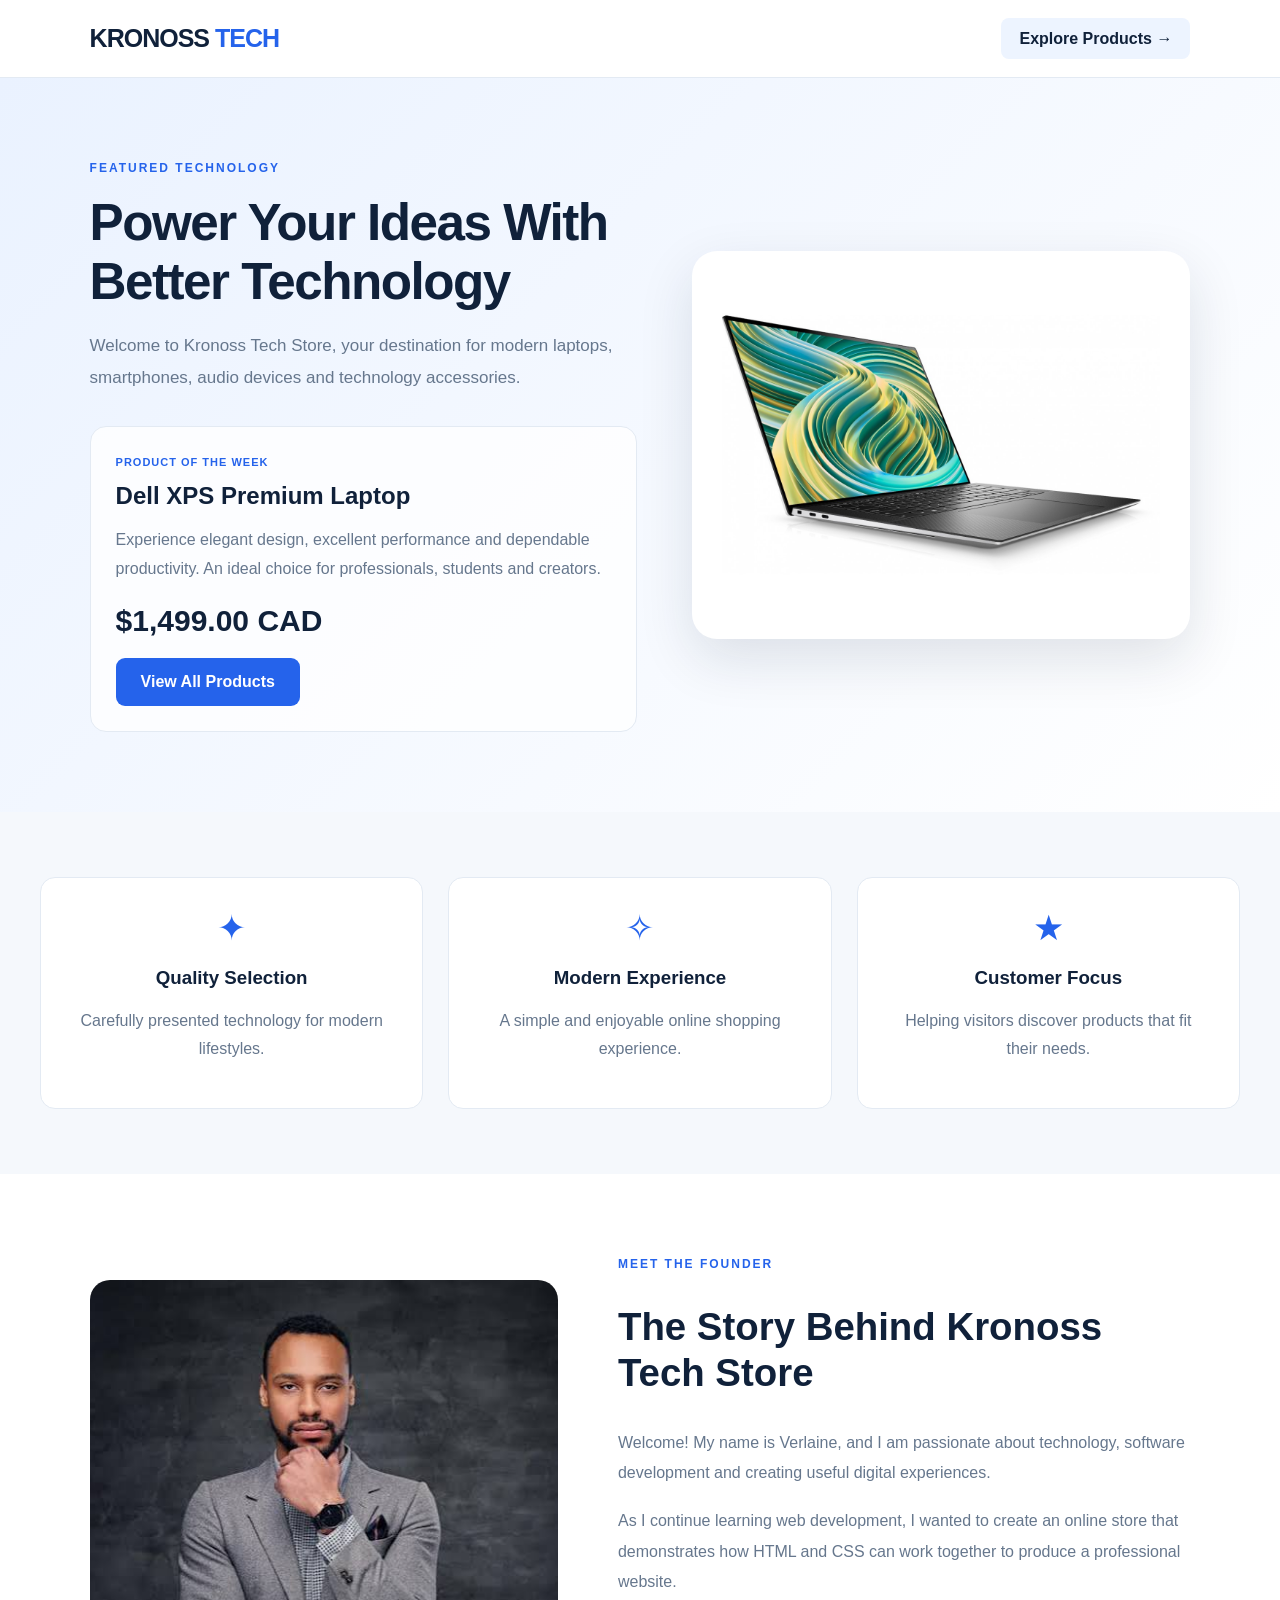
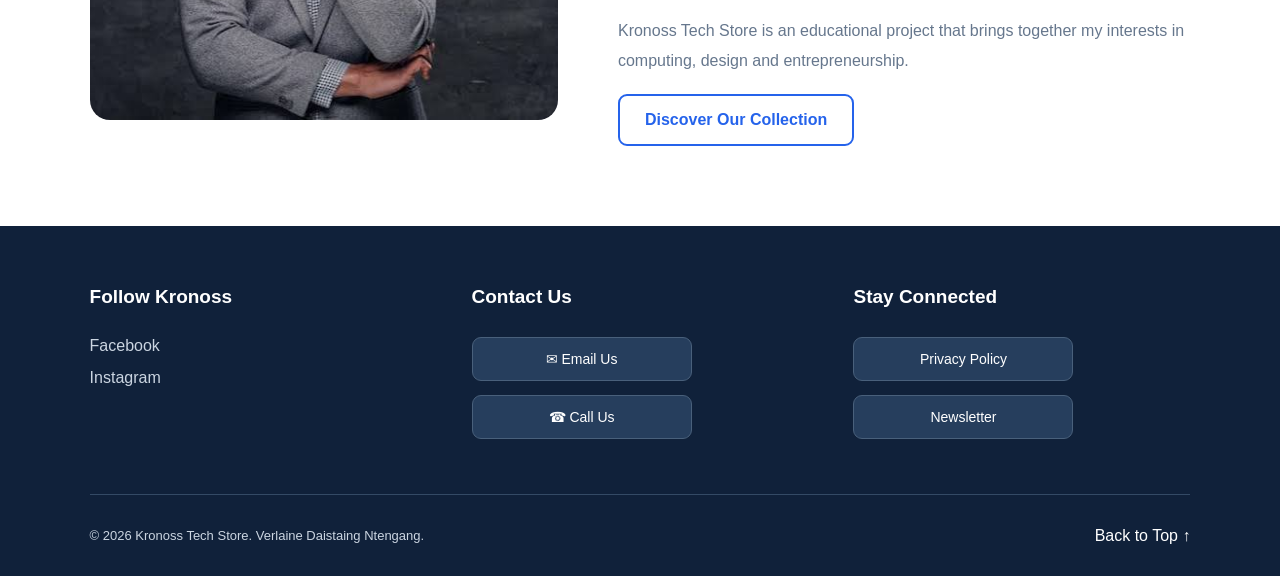
==== index.html @ efe2912e "Created responsive e-commerce homepage" ====
<!DOCTYPE html>
<html lang="en">
<head>
    <meta charset="UTF-8">
    <meta name="viewport" content="width=device-width, initial-scale=1.0">
    <meta name="description" content="Kronoss Tech Store offers laptops, smartphones and modern technology accessories.">
    <meta name="author" content="Kronoss Tech Store">
    <title>Home | Kronoss Tech Store</title>
    <link rel="stylesheet" href="css/style.css">
</head>

<body id="top">

    <!-- HEADER -->
    <header class="site-header">
        <a href="index.html" class="logo">
            KRONOSS <span>TECH</span>
        </a>

        <nav aria-label="Main navigation">
            <a href="pages/products.html">Explore Products →</a>
        </nav>
    </header>

    <!-- MAIN -->
    <main>

        <!-- HIGHLIGHT PRODUCT -->
        <section class="highlight-section">

            <div class="highlight-text">
                <span class="eyebrow">FEATURED TECHNOLOGY</span>

                <h1>Power Your Ideas With Better Technology</h1>

                <p>
                    Welcome to Kronoss Tech Store, your destination
                    for modern laptops, smartphones, audio devices
                    and technology accessories.
                </p>

                <div class="featured-product-details">
                    <span class="product-label">PRODUCT OF THE WEEK</span>

                    <h2>Dell XPS Premium Laptop</h2>

                    <p>
                        Experience elegant design, excellent
                        performance and dependable productivity.
                        An ideal choice for professionals,
                        students and creators.
                    </p>

                    <div class="price">$1,499.00 CAD</div>

                    <a href="pages/products.html" class="primary-button">
                        View All Products
                    </a>
                </div>
            </div>

            <div class="highlight-image">
                <img src="images/dell-xps.jpg"
                     alt="Dell XPS premium laptop">
            </div>

        </section>

        <!-- STORE BENEFITS -->
        <section class="benefits-section">
            <article>
                <span class="benefit-icon">✦</span>
                <h3>Quality Selection</h3>
                <p>Carefully presented technology for modern lifestyles.</p>
            </article>

            <article>
                <span class="benefit-icon">✧</span>
                <h3>Modern Experience</h3>
                <p>A simple and enjoyable online shopping experience.</p>
            </article>

            <article>
                <span class="benefit-icon">★</span>
                <h3>Customer Focus</h3>
                <p>Helping visitors discover products that fit their needs.</p>
            </article>
        </section>

        <!-- OWNER STORY -->
        <section class="owner-section">

            <div class="owner-image">
                <img src="images/owner.jpg"
                     alt="Sample portrait representing the store owner">
            </div>

            <article class="owner-story">
                <span class="eyebrow">MEET THE FOUNDER</span>

                <h2>The Story Behind Kronoss Tech Store</h2>

                <p>
                    Welcome! My name is Verlaine, and I am
                    passionate about technology, software
                    development and creating useful digital
                    experiences.
                </p>

                <p>
                    As I continue learning web development,
                    I wanted to create an online store that
                    demonstrates how HTML and CSS can work
                    together to produce a professional website.
                </p>

                <p>
                    Kronoss Tech Store is an educational
                    project that brings together my interests
                    in computing, design and entrepreneurship.
                </p>

                <a href="pages/products.html" class="secondary-button">
                    Discover Our Collection
                </a>
            </article>

        </section>

    </main>

    <!-- FOOTER: THREE COLUMNS -->
    <footer class="site-footer">

        <div class="footer-grid">

            <!-- COLUMN 1 -->
            <section class="footer-column">
                <h3>Follow Kronoss</h3>

                <a href="https://www.facebook.com/" target="_blank" rel="Our facebook page descriptions">
                    Facebook
                </a>

                <a href="https://www.instagram.com/" target="_blank" rel="Our Instagram page descriptions">
                    Instagram
                </a>
            </section>

            <!-- COLUMN 2 -->
            <section class="footer-column">
                <h3>Contact Us</h3>

                <a class="footer-button" href="mailto:nverlainedaistaing@gmail.com">
                    ✉ Email Us
                </a>

                <a class="footer-button" href="tel:+1(368) 835-500">
                    ☎ Call Us
                </a>
            </section>

            <!-- COLUMN 3 -->
            <section class="footer-column">
                <h3>Stay Connected</h3>

                <button type="button" class="footer-button">
                    Privacy Policy
                </button>

                <button type="button" class="footer-button">
                    Newsletter
                </button>
            </section>

        </div>

        <div class="footer-bottom">
            <p>&copy; 2026 Kronoss Tech Store. Verlaine Daistaing Ntengang.</p>
            <a href="#top">Back to Top ↑</a>
        </div>

    </footer>

</body>
</html>
---- css/style.css ----
/* ==========================================
   KRONOSS TECH STORE - HOMEPAGE
   ========================================== */

:root {
    --navy: #10213a;
    --navy-light: #1c3556;
    --blue: #2563eb;
    --sky: #60a5fa;
    --white: #ffffff;
    --background: #f5f8fc;
    --text: #243449;
    --muted: #66778d;
    --border: #e3eaf3;
}

* {
    box-sizing: border-box;
}

html {
    scroll-behavior: smooth;
}

body {
    margin: 0;
    font-family: "Segoe UI", Arial, sans-serif;
    background: var(--background);
    color: var(--text);

    display: grid;
    grid-template-rows: auto 1fr auto;
    min-height: 100vh;
}

a {
    text-decoration: none;
}

img {
    max-width: 100%;
    display: block;
}

button {
    font: inherit;
}

/* HEADER */

.site-header {
    display: grid;
    grid-template-columns: 1fr auto;
    align-items: center;
    gap: 25px;

    padding: 24px 7%;
    background: var(--white);
    border-bottom: 1px solid var(--border);
}

.logo {
    font-size: 25px;
    font-weight: 900;
    letter-spacing: -1px;
    color: var(--navy);
}

.logo span {
    color: var(--blue);
}

.site-header nav a {
    color: var(--navy);
    font-weight: 700;
    padding: 12px 18px;
    border-radius: 8px;
    background: #edf4ff;
}

.site-header nav a:hover {
    color: var(--white);
    background: var(--blue);
}

/* HIGHLIGHT PRODUCT */

.highlight-section {
    display: grid;
    grid-template-columns: 1.1fr 1fr;
    align-items: center;
    gap: 55px;

    padding: 80px 7%;
    background: linear-gradient(135deg, #eaf2ff, #ffffff);
}

.eyebrow {
    display: inline-block;
    color: var(--blue);
    font-size: 12px;
    font-weight: 800;
    letter-spacing: 2px;
    text-transform: uppercase;
}

.highlight-text h1 {
    font-size: clamp(35px, 4vw, 58px);
    line-height: 1.15;
    letter-spacing: -1.5px;
    color: var(--navy);
    margin: 18px 0;
}

.highlight-text > p {
    font-size: 17px;
    line-height: 1.9;
    color: var(--muted);
}

.featured-product-details {
    margin-top: 32px;
    padding: 25px;
    background: rgba(255,255,255,0.8);
    border: 1px solid var(--border);
    border-radius: 16px;
}

.product-label {
    color: var(--blue);
    font-size: 11px;
    font-weight: 800;
    letter-spacing: 1px;
}

.featured-product-details h2 {
    color: var(--navy);
    font-size: 24px;
    margin: 12px 0;
}

.featured-product-details p {
    line-height: 1.8;
    color: var(--muted);
}

.price {
    font-size: 30px;
    font-weight: 900;
    color: var(--navy);
    margin: 20px 0;
}

.highlight-image {
    background: white;
    padding: 30px;
    border-radius: 25px;
    box-shadow: 0 20px 55px rgba(16,33,58,0.12);

    display: grid;
    place-items: center;
}

.highlight-image img {
    width: 100%;
    max-height: 460px;
    object-fit: contain;
}

/* BUTTONS */

.primary-button,
.secondary-button {
    display: inline-block;
    padding: 15px 25px;
    border-radius: 9px;
    font-weight: 700;
    transition: 0.2s;
}

.primary-button {
    background: var(--blue);
    color: white;
}

.primary-button:hover {
    background: #1d4ed8;
}

.secondary-button {
    color: var(--blue);
    border: 2px solid var(--blue);
}

.secondary-button:hover {
    background: var(--blue);
    color: white;
}

/* BENEFITS */

.benefits-section {
    display: grid;
    grid-template-columns: repeat(3, minmax(0, 1fr));
    gap: 25px;

    max-width: 1250px;
    margin: 65px auto;
    padding: 0 25px;
}

.benefits-section article {
    background: white;
    padding: 30px;
    text-align: center;
    border: 1px solid var(--border);
    border-radius: 15px;
}

.benefit-icon {
    color: var(--blue);
    font-size: 35px;
}

.benefits-section h3 {
    color: var(--navy);
}

.benefits-section p {
    color: var(--muted);
    line-height: 1.7;
}

/* OWNER STORY */

.owner-section {
    display: grid;
    grid-template-columns: 0.9fr 1.1fr;
    align-items: center;
    gap: 60px;

    padding: 80px 7%;
    background: white;
}

.owner-image img {
    width: 100%;
    height: 440px;
    object-fit: cover;
    border-radius: 20px;
}

.owner-story h2 {
    color: var(--navy);
    font-size: clamp(28px, 3vw, 42px);
    line-height: 1.2;
}

.owner-story p {
    color: var(--muted);
    line-height: 1.9;
    margin-bottom: 18px;
}

/* FOOTER */

.site-footer {
    background: var(--navy);
    color: white;
    padding: 60px 7% 20px;
}

.footer-grid {
    display: grid;
    grid-template-columns: repeat(3, minmax(0, 1fr));
    gap: 45px;
}

.footer-column {
    display: grid;
    align-content: start;
    justify-items: start;
    gap: 14px;
}

.footer-column h3 {
    font-size: 19px;
    margin: 0 0 15px;
}

.footer-column > a:not(.footer-button) {
    color: #cbd5e1;
}

.footer-column > a:hover {
    color: #93c5fd;
}

.footer-button {
    display: inline-block;
    width: 100%;
    max-width: 220px;
    padding: 13px 18px;

    background: #263e5d;
    border: 1px solid #49607b;
    border-radius: 9px;
    color: white;

    text-align: center;
    font-size: 14px;
    cursor: pointer;
}

.footer-button:hover {
    background: var(--blue);
}

.footer-bottom {
    display: grid;
    grid-template-columns: 1fr auto;
    align-items: center;
    gap: 20px;

    margin-top: 55px;
    padding-top: 20px;
    border-top: 1px solid #344a65;
}

.footer-bottom p {
    color: #cbd5e1;
    font-size: 13px;
}

.footer-bottom a {
    color: white;
}

/* TABLET */

@media (max-width: 900px) {
    .highlight-section,
    .owner-section {
        grid-template-columns: 1fr;
        gap: 35px;
        padding: 50px 6%;
    }

    .benefits-section {
        grid-template-columns: 1fr;
    }

    .footer-grid {
        grid-template-columns: repeat(2, 1fr);
    }
}

/* MOBILE */

@media (max-width: 600px) {
    .site-header {
        grid-template-columns: 1fr;
        justify-items: center;
        text-align: center;
    }

    .highlight-text h1 {
        font-size: 34px;
    }

    .owner-image img {
        height: 320px;
    }

    .footer-grid {
        grid-template-columns: 1fr;
    }

    .footer-column {
        justify-items: center;
        text-align: center;
    }

    .footer-bottom {
        grid-template-columns: 1fr;
        text-align: center;
    }
}
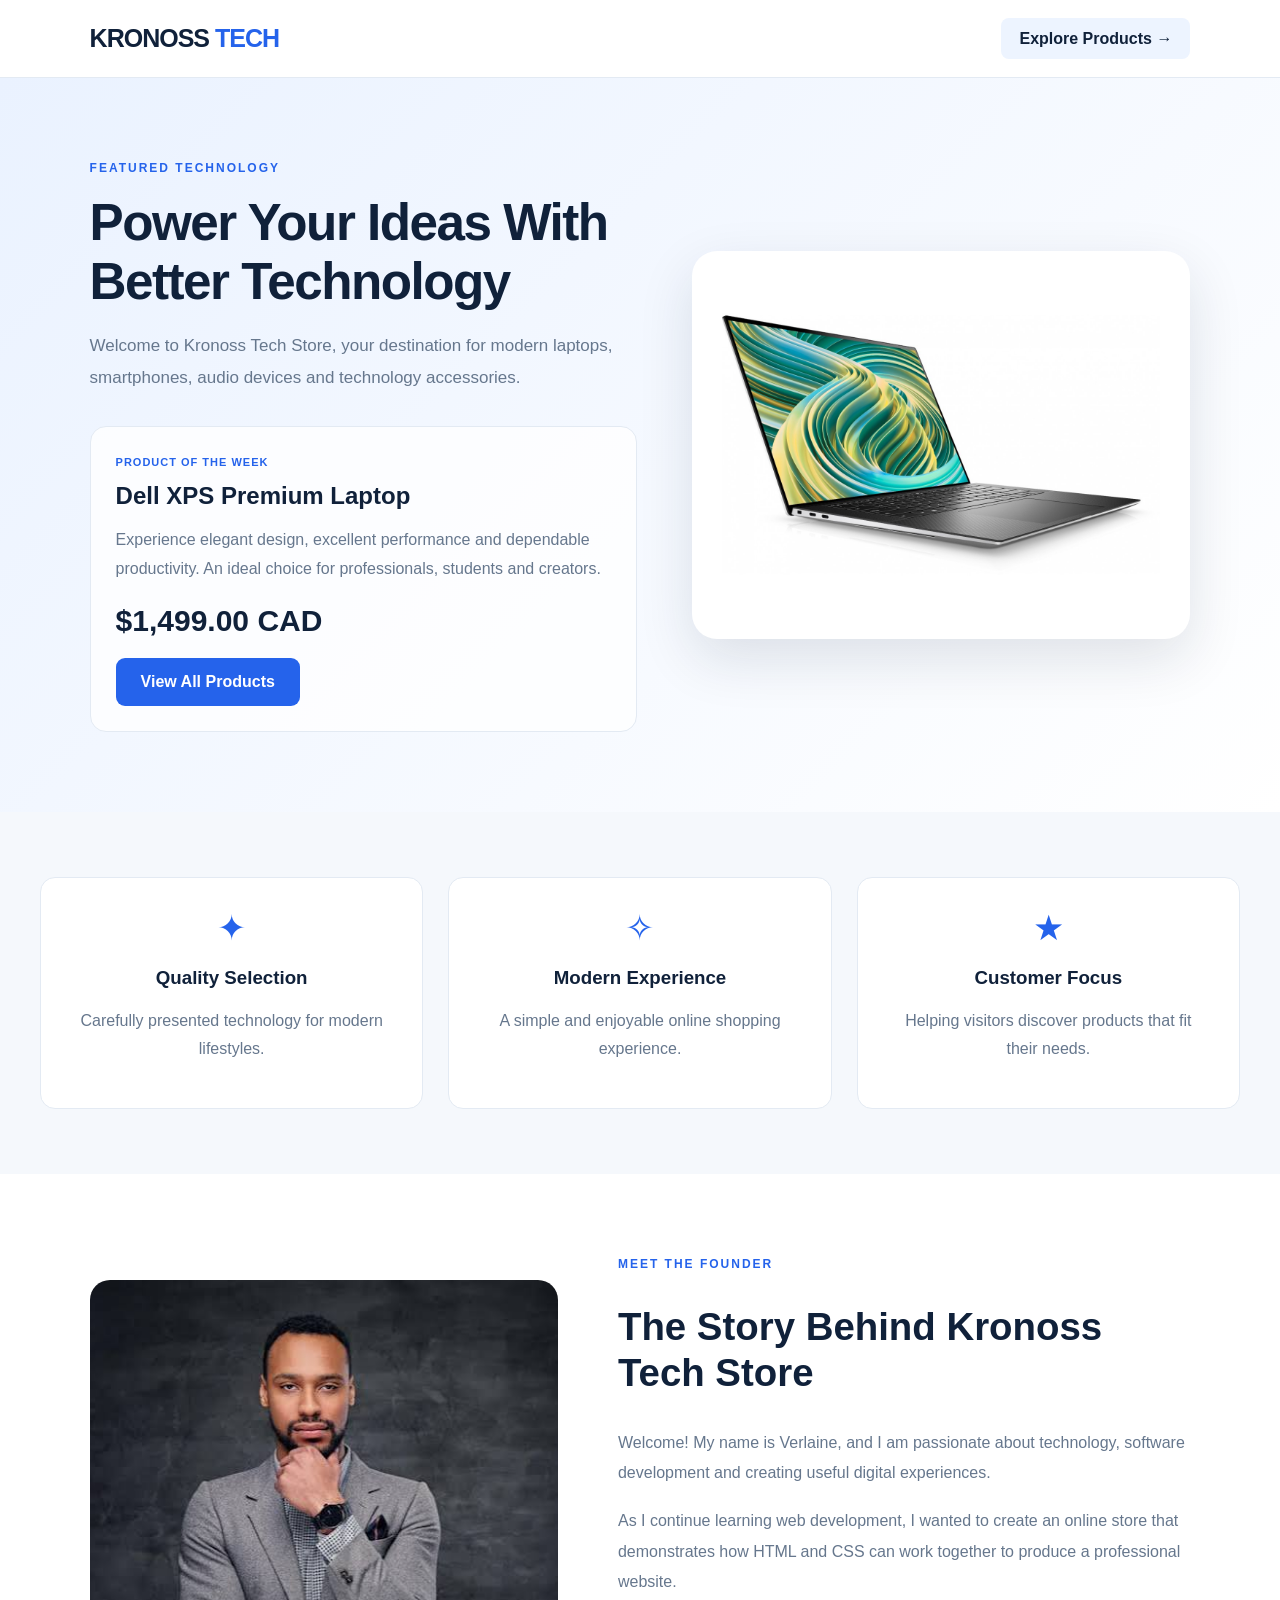
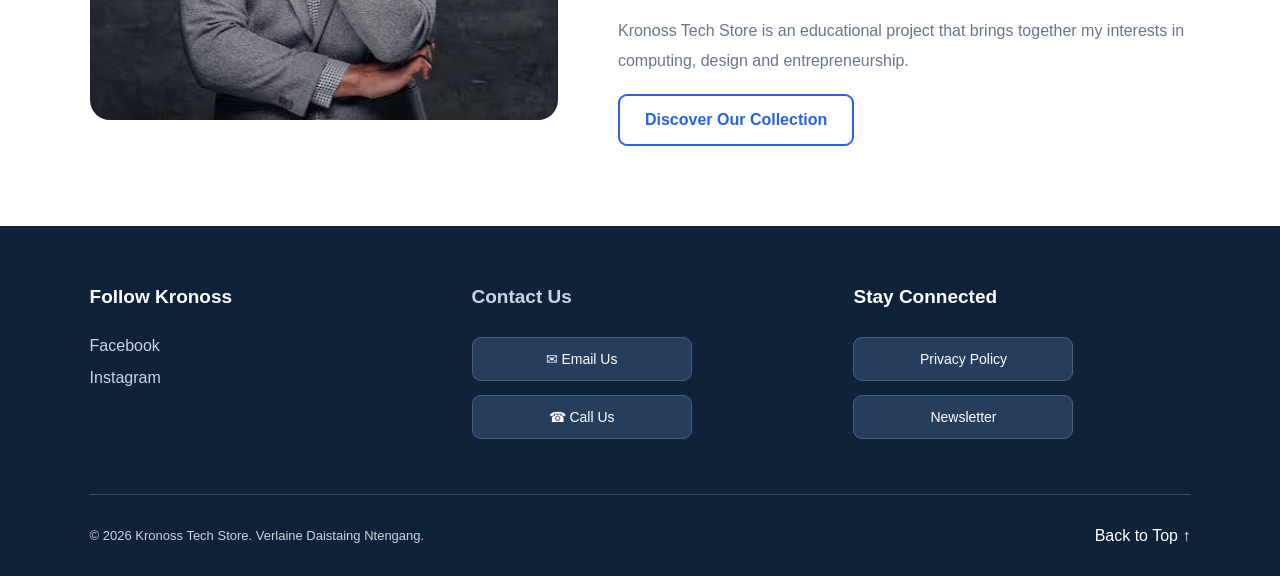
==== commit 042b451b: "Added contact page accessible via the clickable 'contact Us' on the homepage footer" ====
--- a/index.html
+++ b/index.html
@@ -150,7 +150,7 @@
 
             <!-- COLUMN 2 -->
             <section class="footer-column">
-                <h3>Contact Us</h3>
+                <a href="pages/contact.html"><h3>Contact Us </h3></a>
 
                 <a class="footer-button" href="mailto:nverlainedaistaing@gmail.com">
                     ✉ Email Us
